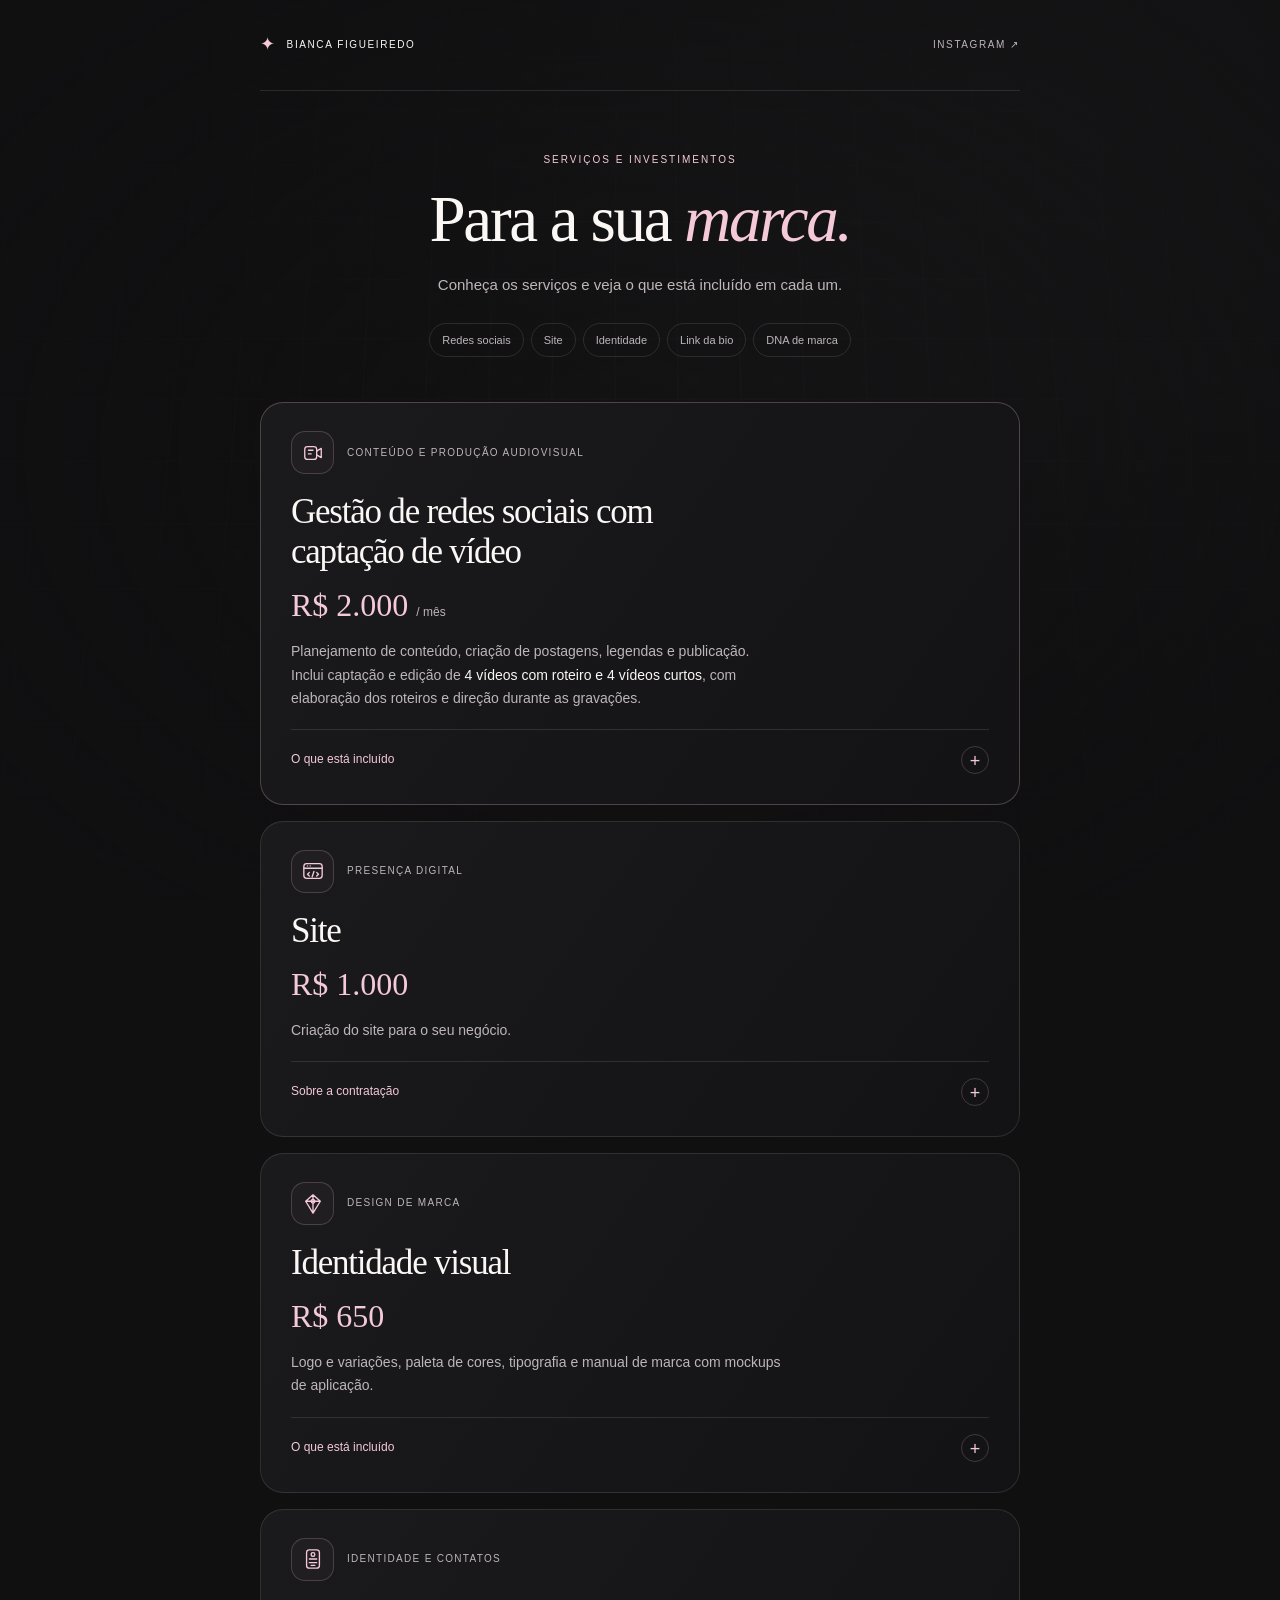
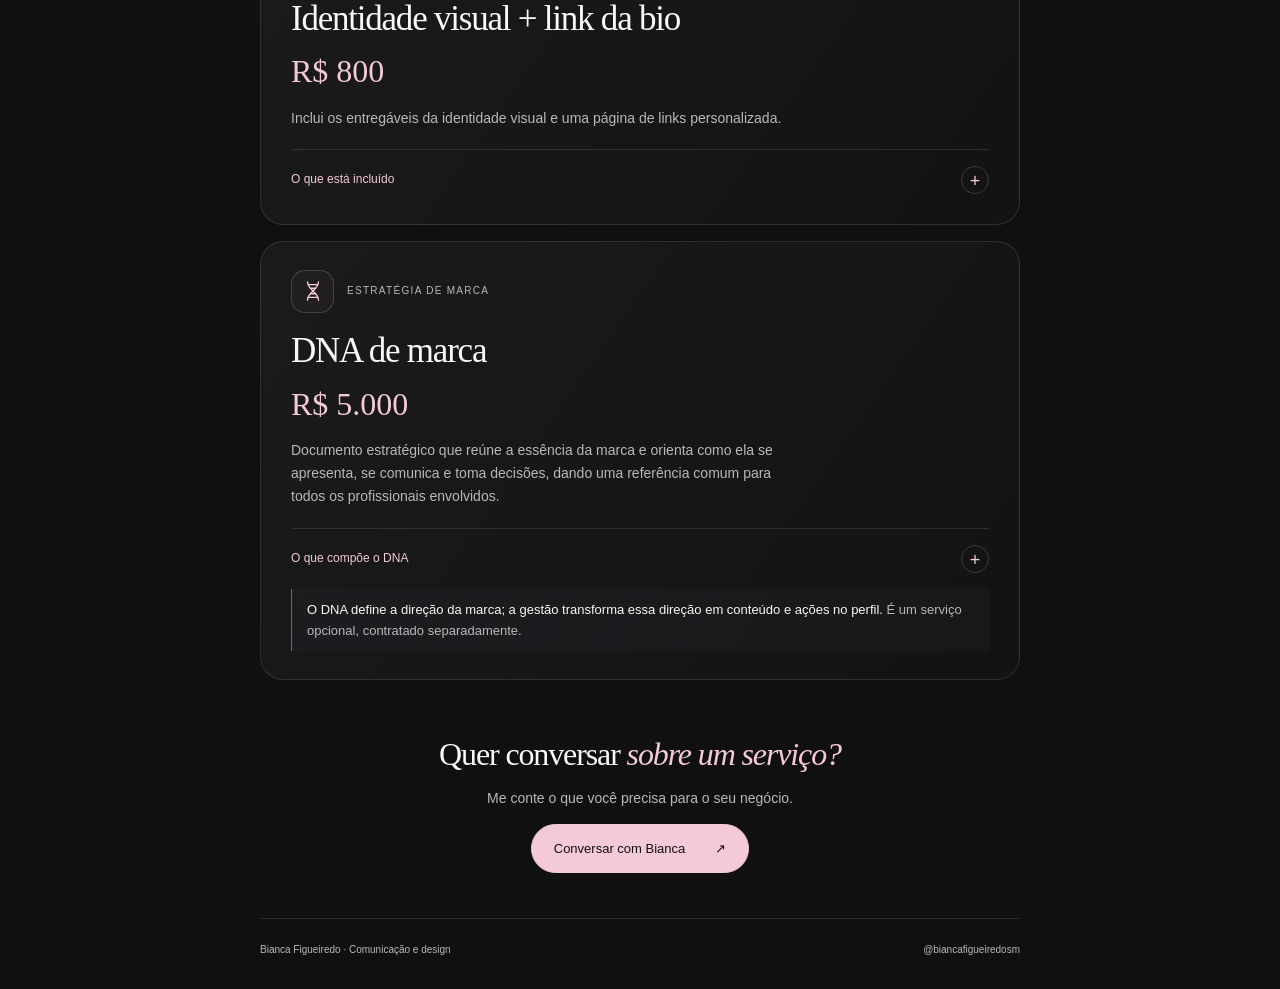
==== guia-servicos/index.html @ 262cb929 "Publish interactive service and pricing guide" ====
<!doctype html>
<html lang="pt-BR">
<head>
<meta charset="utf-8"><meta name="viewport" content="width=device-width,initial-scale=1"><meta name="theme-color" content="#101011">
<meta name="description" content="Conheça os serviços de Bianca Figueiredo: gestão de redes sociais, site, identidade visual, link da bio e estratégia de marca.">
<title>Serviços | Bianca Figueiredo</title>
<style>
:root{--bg:#101011;--text:#faf7f5;--muted:#bdb6bb;--pink:#f4c9d8;--line:#ffffff1c}*{box-sizing:border-box}html{scroll-behavior:smooth;scroll-padding-top:24px}body{margin:0;background:var(--bg);color:var(--text);font:15px/1.65 Arial,sans-serif;isolation:isolate}a{color:inherit}button,summary,a{-webkit-tap-highlight-color:transparent}a:focus-visible,summary:focus-visible{outline:2px solid var(--pink);outline-offset:6px}::selection{background:var(--pink);color:var(--bg)}.backdrop{position:fixed;z-index:-2;inset:0;overflow:hidden;pointer-events:none;background:radial-gradient(ellipse at 85% 8%,#f4c9d80b,transparent 60%),#101011}.grid{position:absolute;inset:-15%;background-image:linear-gradient(#ffffff08 1px,transparent 1px),linear-gradient(90deg,#ffffff08 1px,transparent 1px);background-size:54px 54px;transform:perspective(1100px) rotateX(12deg) scale(1.18);mask-image:radial-gradient(ellipse at center,#0008,transparent 76%)}.grid.blur{filter:blur(3px);transform:perspective(700px) rotateX(12deg) scale(1.65);opacity:.6;animation:breathe 18s ease-in-out infinite alternate}.backdrop:after{content:'';position:absolute;inset:0;background:radial-gradient(ellipse at center,transparent,#101011aa 90%)}@keyframes breathe{to{transform:perspective(700px) rotateX(12deg) scale(1.9);opacity:.35}}.page{width:min(760px,calc(100% - 40px));margin:auto}.top{display:flex;align-items:center;justify-content:space-between;padding:30px 0;border-bottom:1px solid var(--line);font-size:10px;letter-spacing:.16em;text-transform:uppercase}.top a{text-decoration:none;color:var(--muted)}.brand{display:flex;align-items:center;gap:10px}.spark{color:var(--pink);font-size:18px}.intro{text-align:center;padding:55px 10px 30px}.eyebrow{font-size:10px;letter-spacing:.2em;text-transform:uppercase;color:var(--pink)}h1,h2{font-family:Georgia,'Times New Roman',serif;font-weight:400;letter-spacing:-.035em}h1{font-size:clamp(44px,7vw,65px);line-height:1.03;margin:16px 0 20px}em{font-weight:400;color:var(--pink)}.intro p{max-width:420px;color:var(--muted);margin:0 auto;font-size:15px}.jump{display:flex;justify-content:center;gap:7px;flex-wrap:wrap;margin:25px 0 0}.jump a{border:1px solid var(--line);border-radius:30px;padding:7px 12px;font-size:11px;color:var(--muted);text-decoration:none;transition:.2s}.jump a:hover{border-color:var(--pink);color:var(--pink)}.services{display:grid;gap:16px;padding:15px 0 30px}.service{position:relative;padding:28px 30px;border:1px solid var(--line);border-radius:23px;background:linear-gradient(125deg,#1c1b1ee8,#131315ed);transition:border-color .25s,box-shadow .25s;overflow:hidden}.service:hover,.service:focus-within{border-color:#f4c9d855;box-shadow:0 12px 40px #0003}.service.featured{border-color:#f4c9d840}.card-top{display:flex;align-items:center;gap:13px;margin-bottom:18px}.icon{width:43px;height:43px;flex:none;display:grid;place-items:center;border:1px solid #f4c9d833;background:#f4c9d807;border-radius:14px;color:var(--pink)}svg{width:22px;height:22px;fill:none;stroke:currentColor;stroke-width:1.45;stroke-linecap:round;stroke-linejoin:round}.tag{font-size:10px;color:var(--muted);text-transform:uppercase;letter-spacing:.13em}h2{font-size:clamp(27px,4.5vw,35px);line-height:1.14;margin:0 0 14px;max-width:25ch}.price{font-family:Georgia,serif;font-size:32px;color:var(--pink);line-height:1.2;margin-bottom:16px}.price small{font:12px Arial,sans-serif;color:var(--muted)}.description{color:var(--muted);margin:0 0 19px;font-size:14px;max-width:63ch}.description strong{color:var(--text);font-weight:400}details{border-top:1px solid var(--line);padding-top:14px}summary{list-style:none;cursor:pointer;display:flex;align-items:center;justify-content:space-between;color:var(--pink);font-size:12px;min-height:32px;gap:16px}summary::-webkit-details-marker{display:none}.toggle{width:28px;height:28px;border:1px solid #f4c9d833;border-radius:50%;display:grid;place-items:center;transition:.25s;font-size:18px;font-weight:300}details[open] .toggle{transform:rotate(45deg);background:var(--pink);color:var(--bg)}.content{padding-top:16px;animation:reveal .3s ease-out}@keyframes reveal{from{opacity:0;transform:translateY(5px)}to{opacity:1;transform:translateY(0)}}ul{padding:0;margin:0;list-style:none}li{position:relative;padding:8px 0 8px 19px;color:var(--muted);font-size:13px}li:before{content:'·';position:absolute;left:2px;color:var(--pink)}.note{margin:14px 0 0;border-left:1px solid #f4c9d866;padding:10px 15px;background:#f4c9d805;color:var(--muted);font-size:13px}.note strong{color:var(--text);font-weight:400}.contact{text-align:center;padding:26px 15px 45px}.contact h2{max-width:none;font-size:32px}.contact p{font-size:14px;color:var(--muted)}.button{display:inline-flex;align-items:center;gap:30px;text-decoration:none;background:var(--pink);color:var(--bg);padding:13px 22px;border:1px solid var(--pink);border-radius:40px;font-size:13px;transition:.2s}.button:hover{background:#fff0f5}.footer{border-top:1px solid var(--line);padding:23px 0 30px;display:flex;justify-content:space-between;gap:15px;font-size:10px;color:var(--muted)}.footer a{text-decoration:none}.progress{height:2px;position:fixed;left:0;top:0;z-index:10;background:var(--pink);width:0}@media(max-width:480px){.page{width:calc(100% - 32px)}.top{padding:22px 0;letter-spacing:.1em}.top>a{font-size:9px}.intro{padding:38px 0 23px}.intro p{font-size:14px;max-width:290px}.service{padding:23px 21px;border-radius:20px}.card-top{margin-bottom:15px}h2{font-size:29px}.jump{gap:6px}.jump a{padding:7px 10px}.price{font-size:30px}.footer{flex-direction:column;align-items:center;gap:6px}.contact{padding:25px 0 38px}}@media(prefers-reduced-motion:reduce){html{scroll-behavior:auto}*,*:before,*:after{animation:none!important;transition:none!important}}
</style>
</head>
<body>
<div class="progress" aria-hidden="true"></div><div class="backdrop" aria-hidden="true"><div class="grid"></div><div class="grid blur"></div></div>
<div class="page">
<header class="top"><span class="brand"><span class="spark" aria-hidden="true">✦</span> Bianca Figueiredo</span><a href="https://www.instagram.com/biancafigueiredosm/" target="_blank" rel="noopener">Instagram ↗</a></header>
<main>
<div class="intro"><span class="eyebrow">Serviços e investimentos</span><h1>Para a sua <em>marca.</em></h1><p>Conheça os serviços e veja o que está incluído em cada um.</p><nav class="jump" aria-label="Ir para um serviço"><a href="#gestao">Redes sociais</a><a href="#site">Site</a><a href="#identidade">Identidade</a><a href="#bio">Link da bio</a><a href="#dna">DNA de marca</a></nav></div>
<div class="services">
<article class="service featured" id="gestao"><div class="card-top"><span class="icon" aria-hidden="true"><svg viewBox="0 0 24 24"><rect x="3" y="5" width="13" height="14" rx="3"/><path d="m16 10 5-3v10l-5-3M7 9h5M7 13h3"/></svg></span><span class="tag">Conteúdo e produção audiovisual</span></div><h2>Gestão de redes sociais com captação de vídeo</h2><div class="price">R$ 2.000 <small>/ mês</small></div><p class="description">Planejamento de conteúdo, criação de postagens, legendas e publicação. Inclui captação e edição de <strong>4 vídeos com roteiro e 4 vídeos curtos</strong>, com elaboração dos roteiros e direção durante as gravações.</p><details><summary>O que está incluído <span class="toggle" aria-hidden="true">+</span></summary><div class="content"><ul><li>Planejamento de conteúdo;</li><li>Criação de postagens e legendas;</li><li>Publicação dos conteúdos;</li><li>Elaboração dos roteiros;</li><li>Captação e edição de 4 vídeos com roteiro;</li><li>Captação e edição de 4 vídeos curtos;</li><li>Direção durante as gravações.</li></ul></div></details></article>
<article class="service" id="site"><div class="card-top"><span class="icon" aria-hidden="true"><svg viewBox="0 0 24 24"><rect x="2" y="4" width="20" height="16" rx="3"/><path d="M2 9h20M6 6.5h.01M9 6.5h.01m-1 7-2 2 2 2m8-4 2 2-2 2m-3-5-2 6"/></svg></span><span class="tag">Presença digital</span></div><h2>Site</h2><div class="price">R$ 1.000</div><p class="description">Criação do site para o seu negócio.</p><details><summary>Sobre a contratação <span class="toggle" aria-hidden="true">+</span></summary><div class="content"><p class="note">Domínio e hospedagem são escolhidos e contratados separadamente pela cliente.</p></div></details></article>
<article class="service" id="identidade"><div class="card-top"><span class="icon" aria-hidden="true"><svg viewBox="0 0 24 24"><path d="m12 2 8 7-8 13L4 9zM4 9h16M12 2v20"/><circle cx="12" cy="9" r="2"/></svg></span><span class="tag">Design de marca</span></div><h2>Identidade visual</h2><div class="price">R$ 650</div><p class="description">Logo e variações, paleta de cores, tipografia e manual de marca com mockups de aplicação.</p><details><summary>O que está incluído <span class="toggle" aria-hidden="true">+</span></summary><div class="content"><ul><li>Logo e suas variações;</li><li>Paleta de cores;</li><li>Definição de tipografia;</li><li>Manual de marca;</li><li>Mockups de aplicação.</li></ul></div></details></article>
<article class="service" id="bio"><div class="card-top"><span class="icon" aria-hidden="true"><svg viewBox="0 0 24 24"><rect x="5" y="2" width="14" height="20" rx="3"/><circle cx="12" cy="7" r="2"/><path d="M8 12h8M8 16h8M10 19h4"/></svg></span><span class="tag">Identidade e contatos</span></div><h2>Identidade visual + link da bio</h2><div class="price">R$ 800</div><p class="description">Inclui os entregáveis da identidade visual e uma página de links personalizada.</p><details><summary>O que está incluído <span class="toggle" aria-hidden="true">+</span></summary><div class="content"><ul><li>Logo e suas variações;</li><li>Paleta de cores e tipografia;</li><li>Manual de marca com mockups de aplicação;</li><li>Página de links personalizada.</li></ul></div></details></article>
<article class="service" id="dna"><div class="card-top"><span class="icon" aria-hidden="true"><svg viewBox="0 0 24 24"><path d="M6 2c0 9 12 11 12 20M18 2c0 9-12 11-12 20M7 5h10M9 9h6M9 15h6M7 19h10"/></svg></span><span class="tag">Estratégia de marca</span></div><h2>DNA de marca</h2><div class="price">R$ 5.000</div><p class="description">Documento estratégico que reúne a essência da marca e orienta como ela se apresenta, se comunica e toma decisões, dando uma referência comum para todos os profissionais envolvidos.</p><details><summary>O que compõe o DNA <span class="toggle" aria-hidden="true">+</span></summary><div class="content"><ul><li>Essência e propósito da marca;</li><li>Públicos;</li><li>Posicionamento e diferenciais;</li><li>Personalidade e tom de voz;</li><li>Direcionamentos de comunicação.</li></ul></div></details><p class="note"><strong>O DNA define a direção da marca; a gestão transforma essa direção em conteúdo e ações no perfil.</strong> É um serviço opcional, contratado separadamente.</p></article>
</div>
<div class="contact"><h2>Quer conversar <em>sobre um serviço?</em></h2><p>Me conte o que você precisa para o seu negócio.</p><a class="button" href="https://www.instagram.com/biancafigueiredosm/" target="_blank" rel="noopener">Conversar com Bianca <span aria-hidden="true">↗</span></a></div>
</main><footer class="footer"><span>Bianca Figueiredo · Comunicação e design</span><a href="https://www.instagram.com/biancafigueiredosm/" target="_blank" rel="noopener">@biancafigueiredosm</a></footer>
</div>
<script>const bar=document.querySelector('.progress');function progress(){const height=document.documentElement.scrollHeight-innerHeight;bar.style.width=(height?scrollY/height*100:0)+'%'}addEventListener('scroll',progress,{passive:true});addEventListener('resize',progress);document.querySelectorAll('details').forEach(el=>el.addEventListener('toggle',progress));progress();</script>
</body></html>
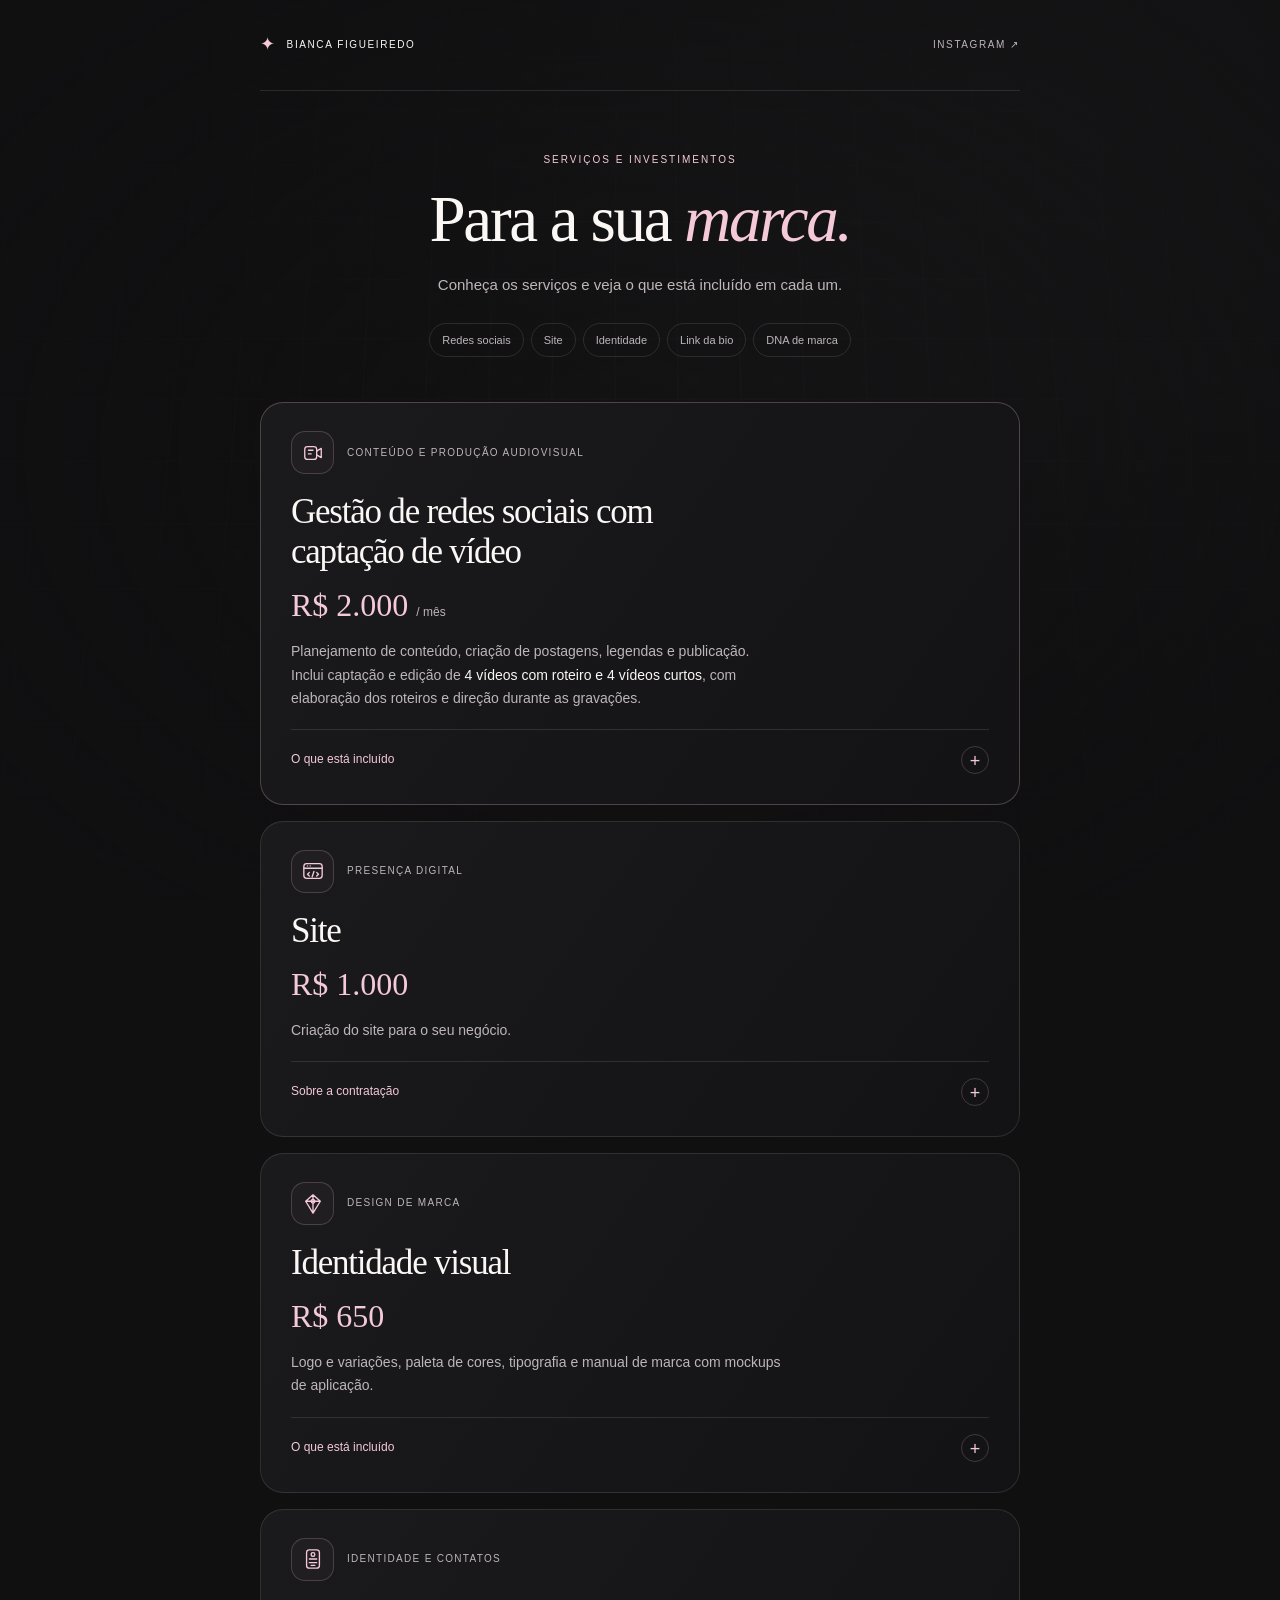
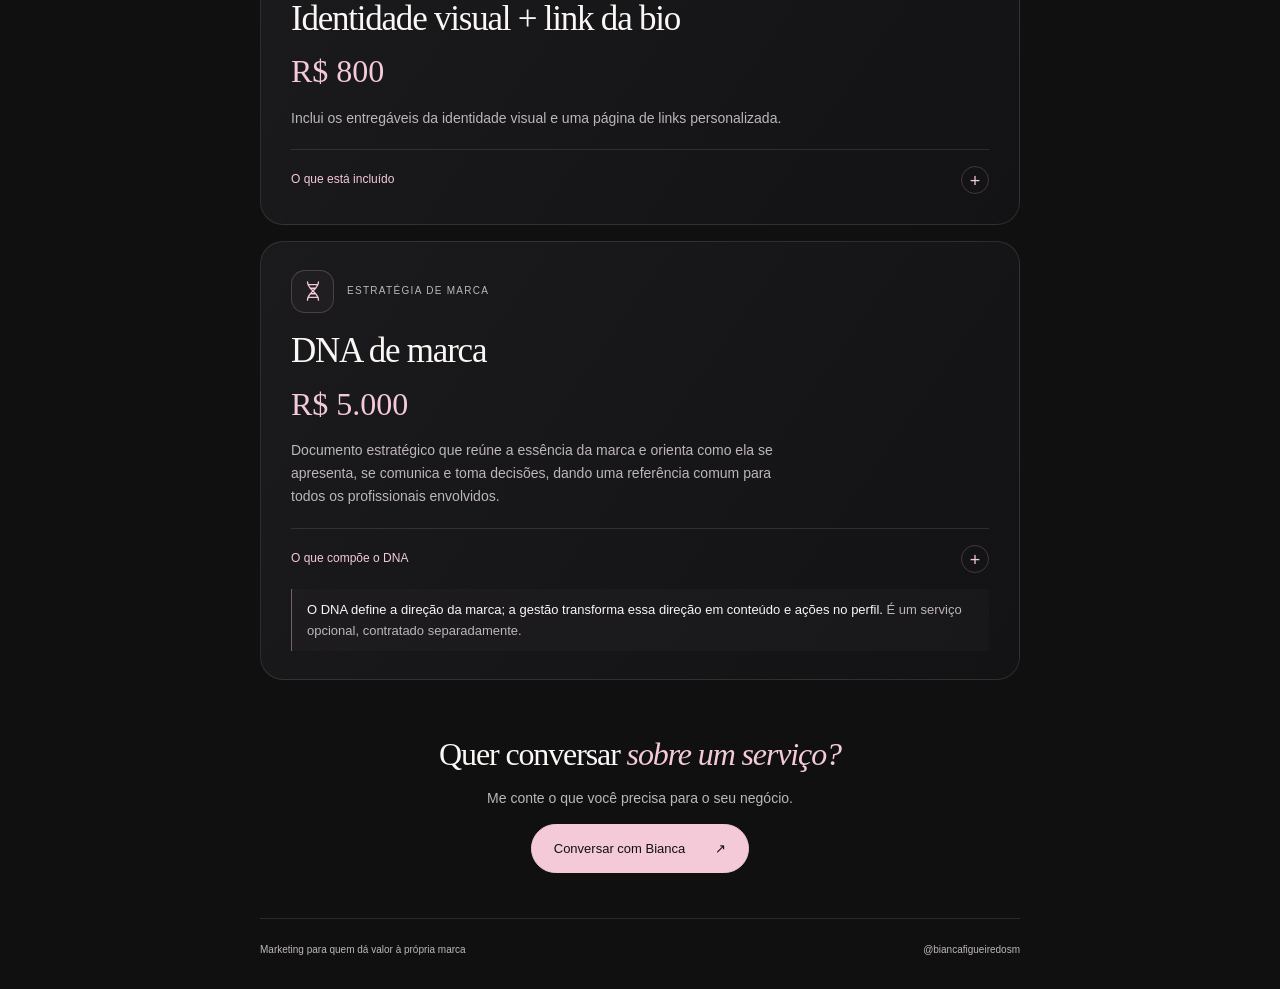
==== commit 232a0660: "Update service guide footer tagline" ====
--- a/guia-servicos/index.html
+++ b/guia-servicos/index.html
@@ -22,7 +22,7 @@
 <article class="service" id="dna"><div class="card-top"><span class="icon" aria-hidden="true"><svg viewBox="0 0 24 24"><path d="M6 2c0 9 12 11 12 20M18 2c0 9-12 11-12 20M7 5h10M9 9h6M9 15h6M7 19h10"/></svg></span><span class="tag">Estratégia de marca</span></div><h2>DNA de marca</h2><div class="price">R$ 5.000</div><p class="description">Documento estratégico que reúne a essência da marca e orienta como ela se apresenta, se comunica e toma decisões, dando uma referência comum para todos os profissionais envolvidos.</p><details><summary>O que compõe o DNA <span class="toggle" aria-hidden="true">+</span></summary><div class="content"><ul><li>Essência e propósito da marca;</li><li>Públicos;</li><li>Posicionamento e diferenciais;</li><li>Personalidade e tom de voz;</li><li>Direcionamentos de comunicação.</li></ul></div></details><p class="note"><strong>O DNA define a direção da marca; a gestão transforma essa direção em conteúdo e ações no perfil.</strong> É um serviço opcional, contratado separadamente.</p></article>
 </div>
 <div class="contact"><h2>Quer conversar <em>sobre um serviço?</em></h2><p>Me conte o que você precisa para o seu negócio.</p><a class="button" href="https://www.instagram.com/biancafigueiredosm/" target="_blank" rel="noopener">Conversar com Bianca <span aria-hidden="true">↗</span></a></div>
-</main><footer class="footer"><span>Bianca Figueiredo · Comunicação e design</span><a href="https://www.instagram.com/biancafigueiredosm/" target="_blank" rel="noopener">@biancafigueiredosm</a></footer>
+</main><footer class="footer"><span>Marketing para quem dá valor à própria marca</span><a href="https://www.instagram.com/biancafigueiredosm/" target="_blank" rel="noopener">@biancafigueiredosm</a></footer>
 </div>
 <script>const bar=document.querySelector('.progress');function progress(){const height=document.documentElement.scrollHeight-innerHeight;bar.style.width=(height?scrollY/height*100:0)+'%'}addEventListener('scroll',progress,{passive:true});addEventListener('resize',progress);document.querySelectorAll('details').forEach(el=>el.addEventListener('toggle',progress));progress();</script>
 </body></html>
